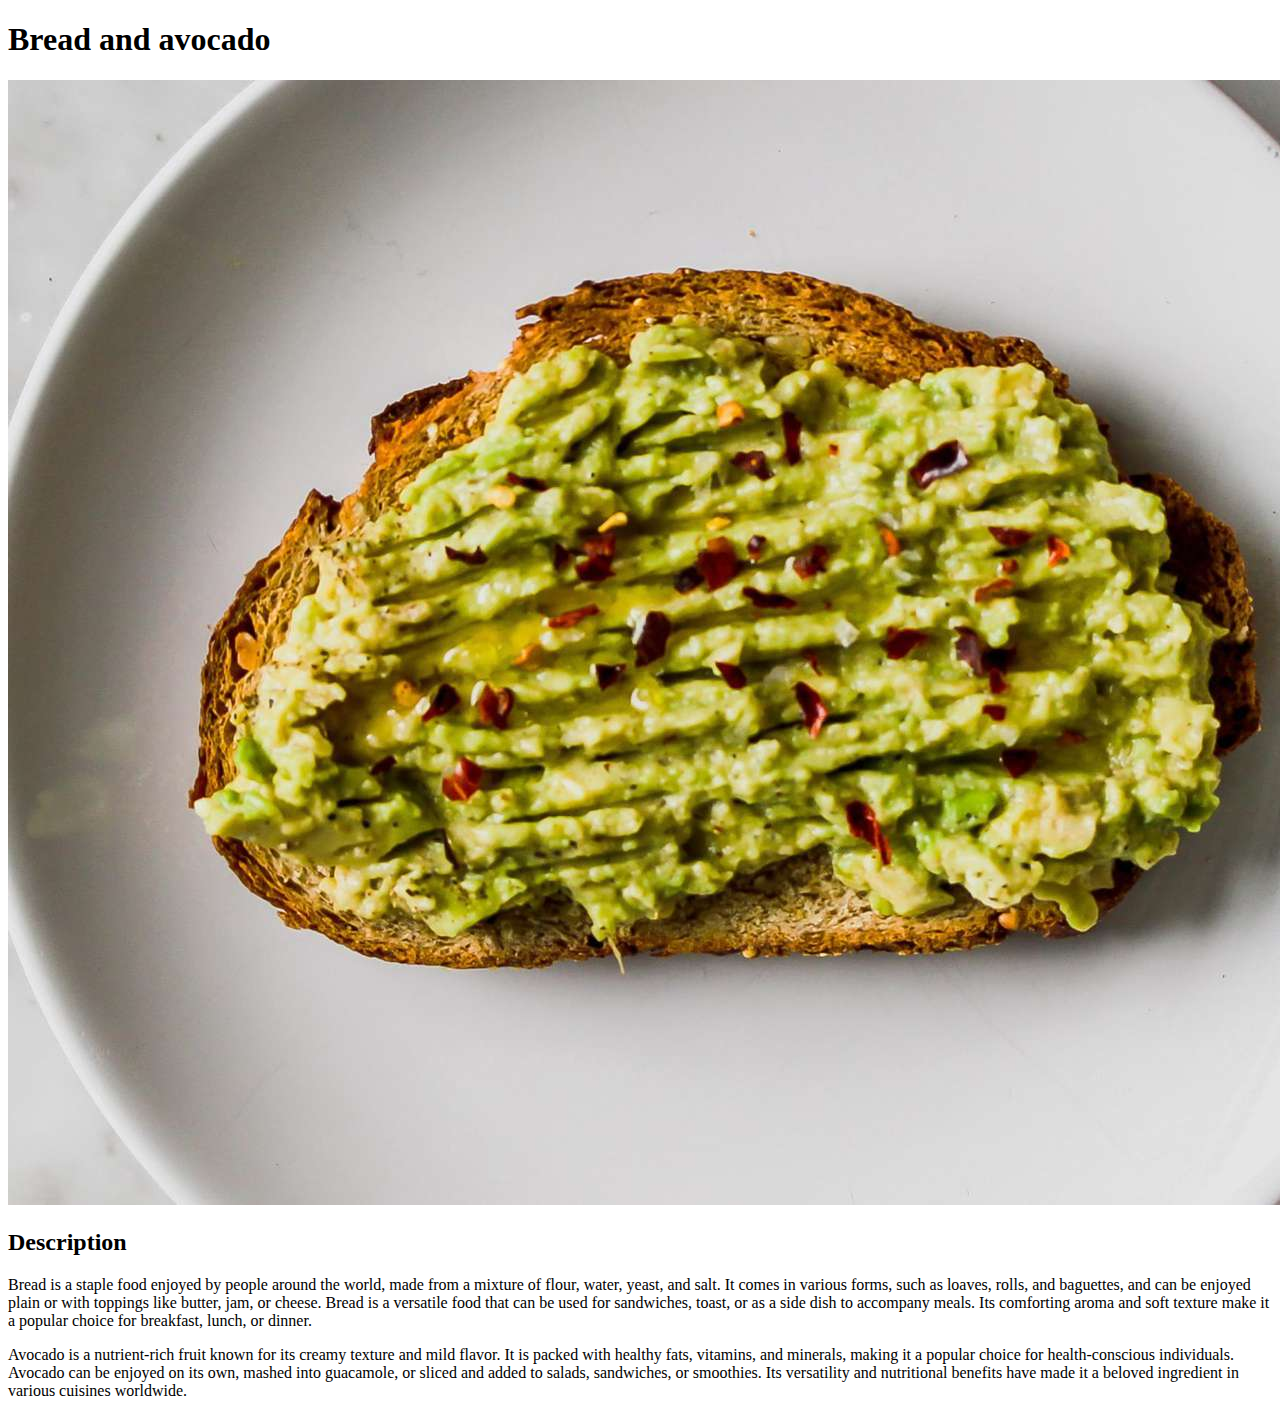
==== recipes/bread-and-avo.html @ 0873cd11 "Add picture and description of bread and avocado" ====
<!DOCTYPE html>
<html lang="en">

<head>
    <meta charset="UTF-8">
    <title>Bread and avocado</title>
</head>

<body>
    <h1>Bread and avocado</h1>

    <img src="../images/bread-and-avo-pic.jpg" alt="Bread and avocado sprinkled with chilli flakes on top of a white plate" width="1500" height="1125">

    <h2>Description</h2>
    
        <p>Bread is a staple food enjoyed by people around the world, made from a mixture of flour, water, yeast, and salt. It comes in various forms, such as loaves, rolls, and baguettes, and can be enjoyed plain or with toppings like butter, jam, or cheese. Bread is a versatile food that can be used for sandwiches, toast, or as a side dish to accompany meals. Its comforting aroma and soft texture make it a popular choice for breakfast, lunch, or dinner.</p>
    
        <p>Avocado is a nutrient-rich fruit known for its creamy texture and mild flavor. It is packed with healthy fats, vitamins, and minerals, making it a popular choice for health-conscious individuals. Avocado can be enjoyed on its own, mashed into guacamole, or sliced and added to salads, sandwiches, or smoothies. Its versatility and nutritional benefits have made it a beloved ingredient in various cuisines worldwide.</p>

    
</body>
</html>
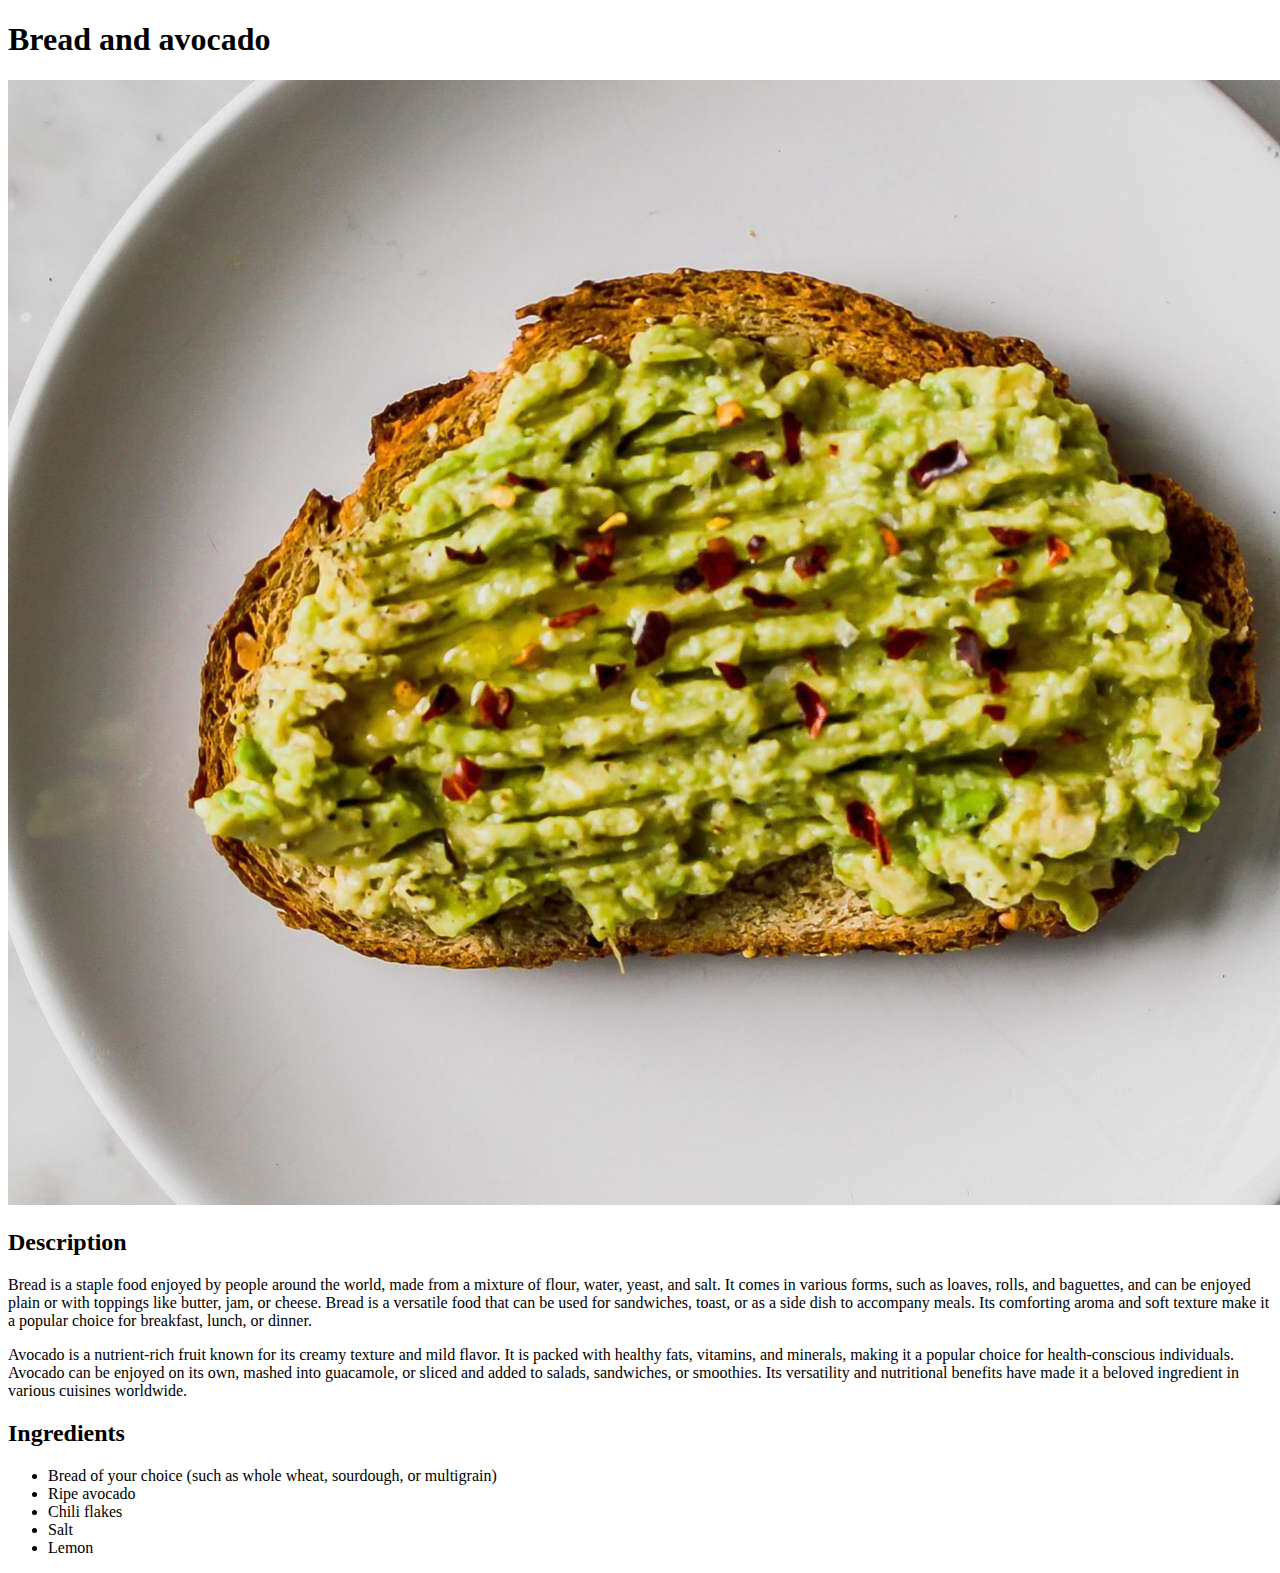
==== commit 3b73ee21: "Add ingredients for bread and avocado" ====
--- a/recipes/bread-and-avo.html
+++ b/recipes/bread-and-avo.html
@@ -17,6 +17,16 @@
     
         <p>Avocado is a nutrient-rich fruit known for its creamy texture and mild flavor. It is packed with healthy fats, vitamins, and minerals, making it a popular choice for health-conscious individuals. Avocado can be enjoyed on its own, mashed into guacamole, or sliced and added to salads, sandwiches, or smoothies. Its versatility and nutritional benefits have made it a beloved ingredient in various cuisines worldwide.</p>
 
-    
+    <h2>Ingredients</h2>
+
+        <ul>
+            <li>Bread of your choice (such as whole wheat, sourdough, or multigrain)</li>
+            <li>Ripe avocado</li>
+            <li>Chili flakes</li>
+            <li>Salt</li>
+            <li>Lemon</li>
+        </ul>
+
+
 </body>
 </html>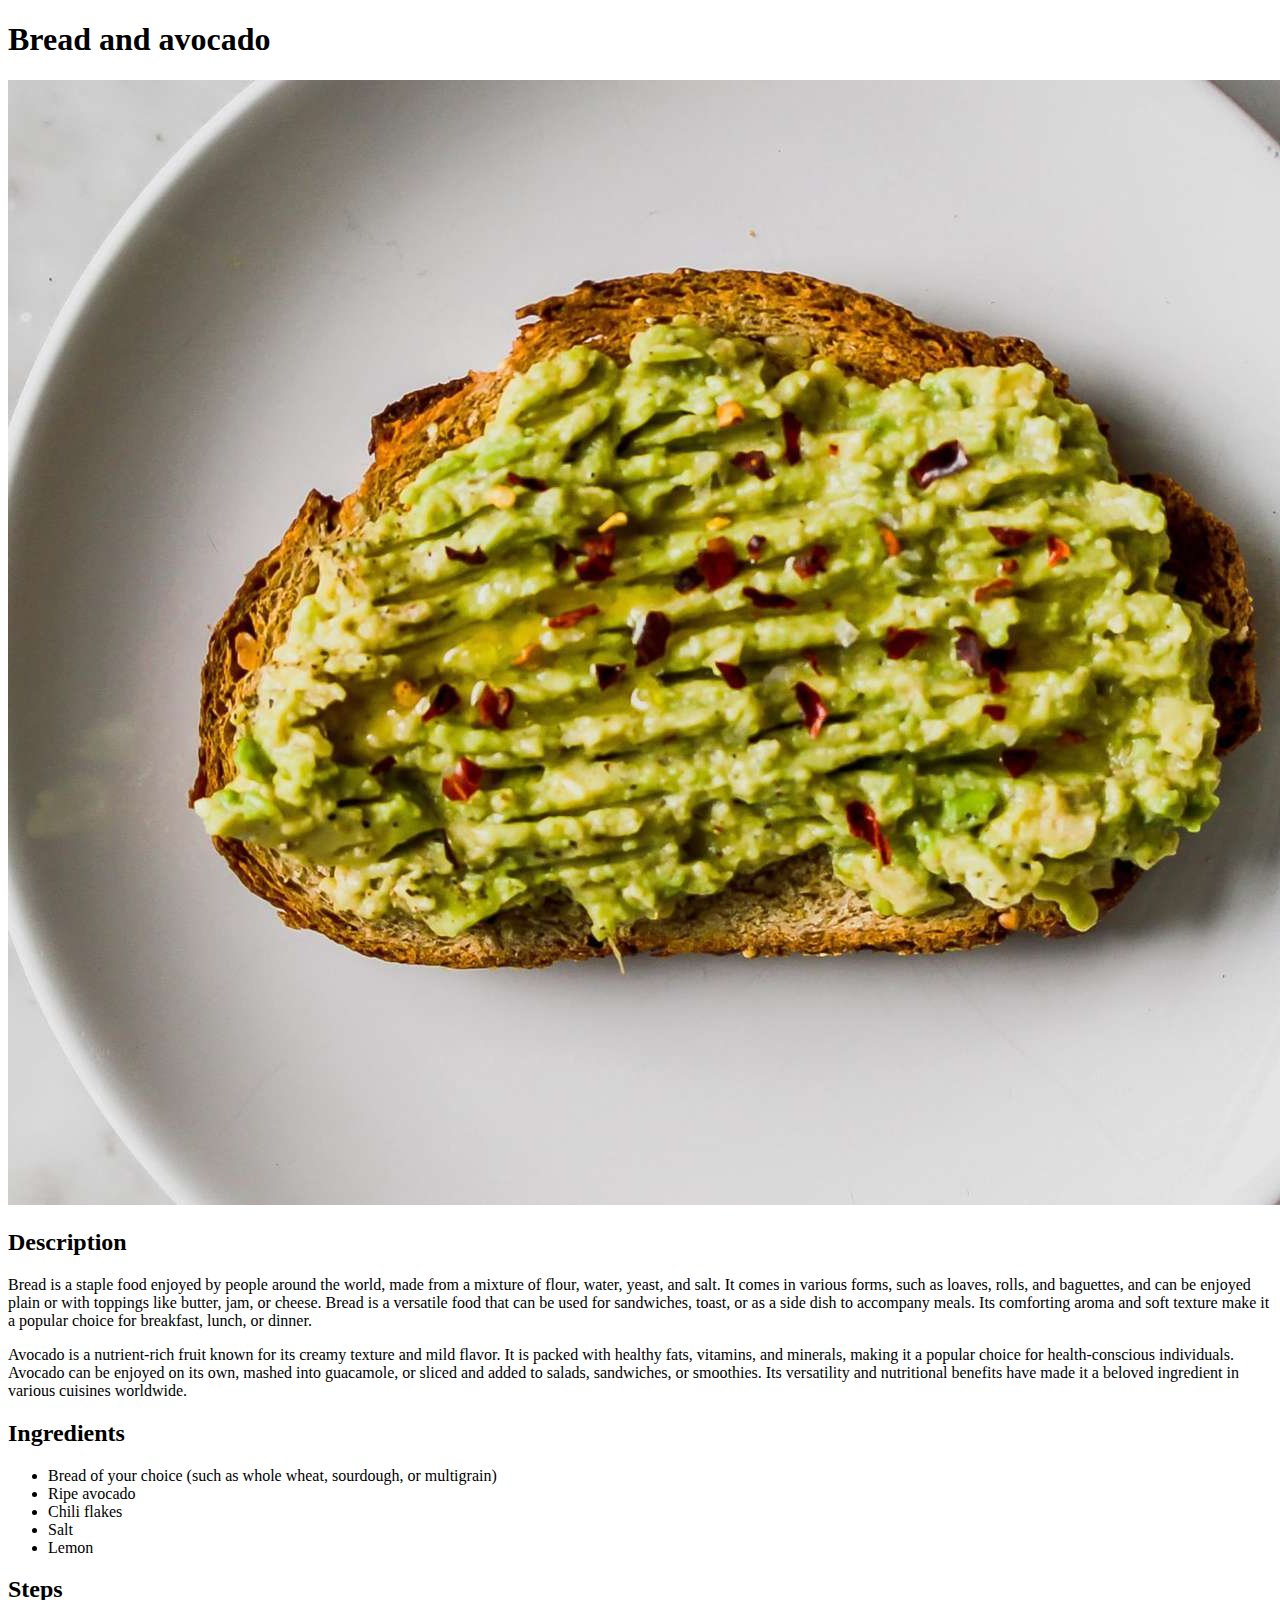
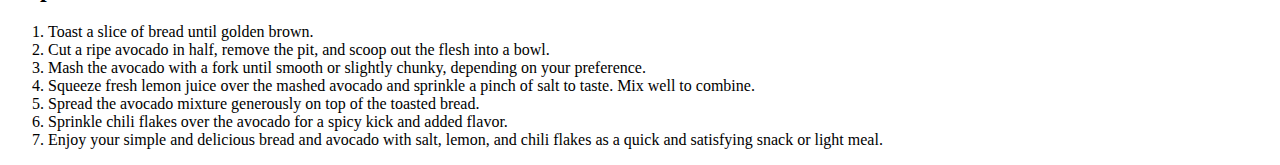
==== commit 847765b6: "Add steps to make bread and avocado." ====
--- a/recipes/bread-and-avo.html
+++ b/recipes/bread-and-avo.html
@@ -26,7 +26,18 @@
             <li>Salt</li>
             <li>Lemon</li>
         </ul>
+ 
+    <h2>Steps</h2>
 
+        <ol>
+            <li> Toast a slice of bread until golden brown.</li>
+            <li>Cut a ripe avocado in half, remove the pit, and scoop out the flesh into a bowl.</li>
+            <li>Mash the avocado with a fork until smooth or slightly chunky, depending on your preference.</li>
+            <li>Squeeze fresh lemon juice over the mashed avocado and sprinkle a pinch of salt to taste. Mix well to combine.</li>
+            <li>Spread the avocado mixture generously on top of the toasted bread.</li>
+            <li>Sprinkle chili flakes over the avocado for a spicy kick and added flavor.</li>
+            <li>Enjoy your simple and delicious bread and avocado with salt, lemon, and chili flakes as a quick and satisfying snack or light meal.</li>
+        </ol>
 
 </body>
 </html>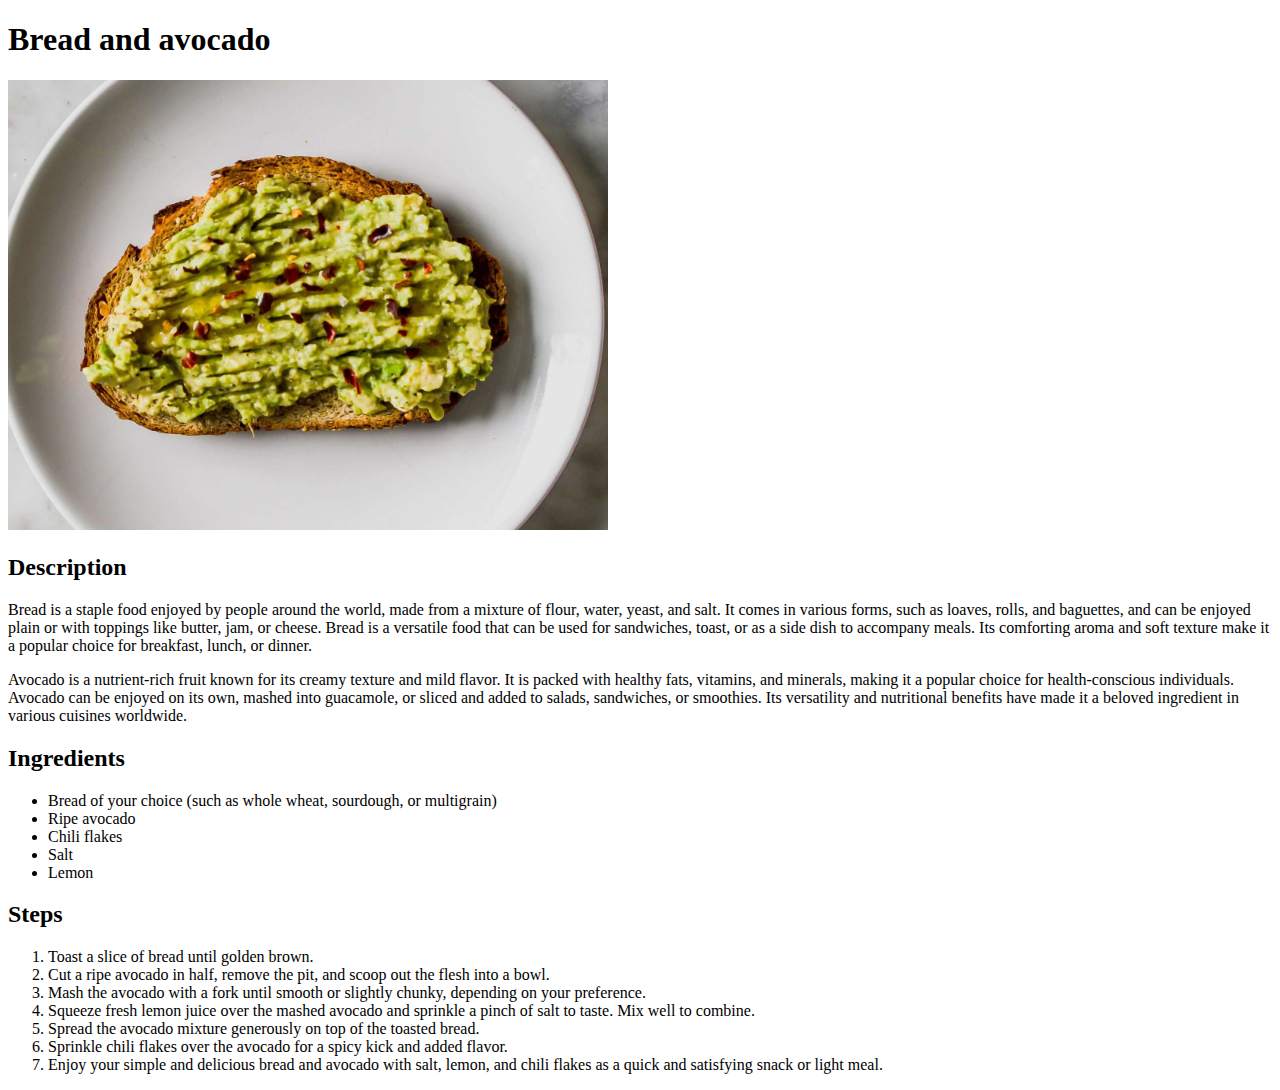
==== commit 411721dc: "Change width of bread and avo image from 1500px to 600px." ====
--- a/recipes/bread-and-avo.html
+++ b/recipes/bread-and-avo.html
@@ -9,7 +9,7 @@
 <body>
     <h1>Bread and avocado</h1>
 
-    <img src="../images/bread-and-avo-pic.jpg" alt="Bread and avocado sprinkled with chilli flakes on top of a white plate" width="1500" height="1125">
+    <img src="../images/bread-and-avo-pic.jpg" alt="Bread and avocado sprinkled with chilli flakes on top of a white plate" width="600">
 
     <h2>Description</h2>
     
